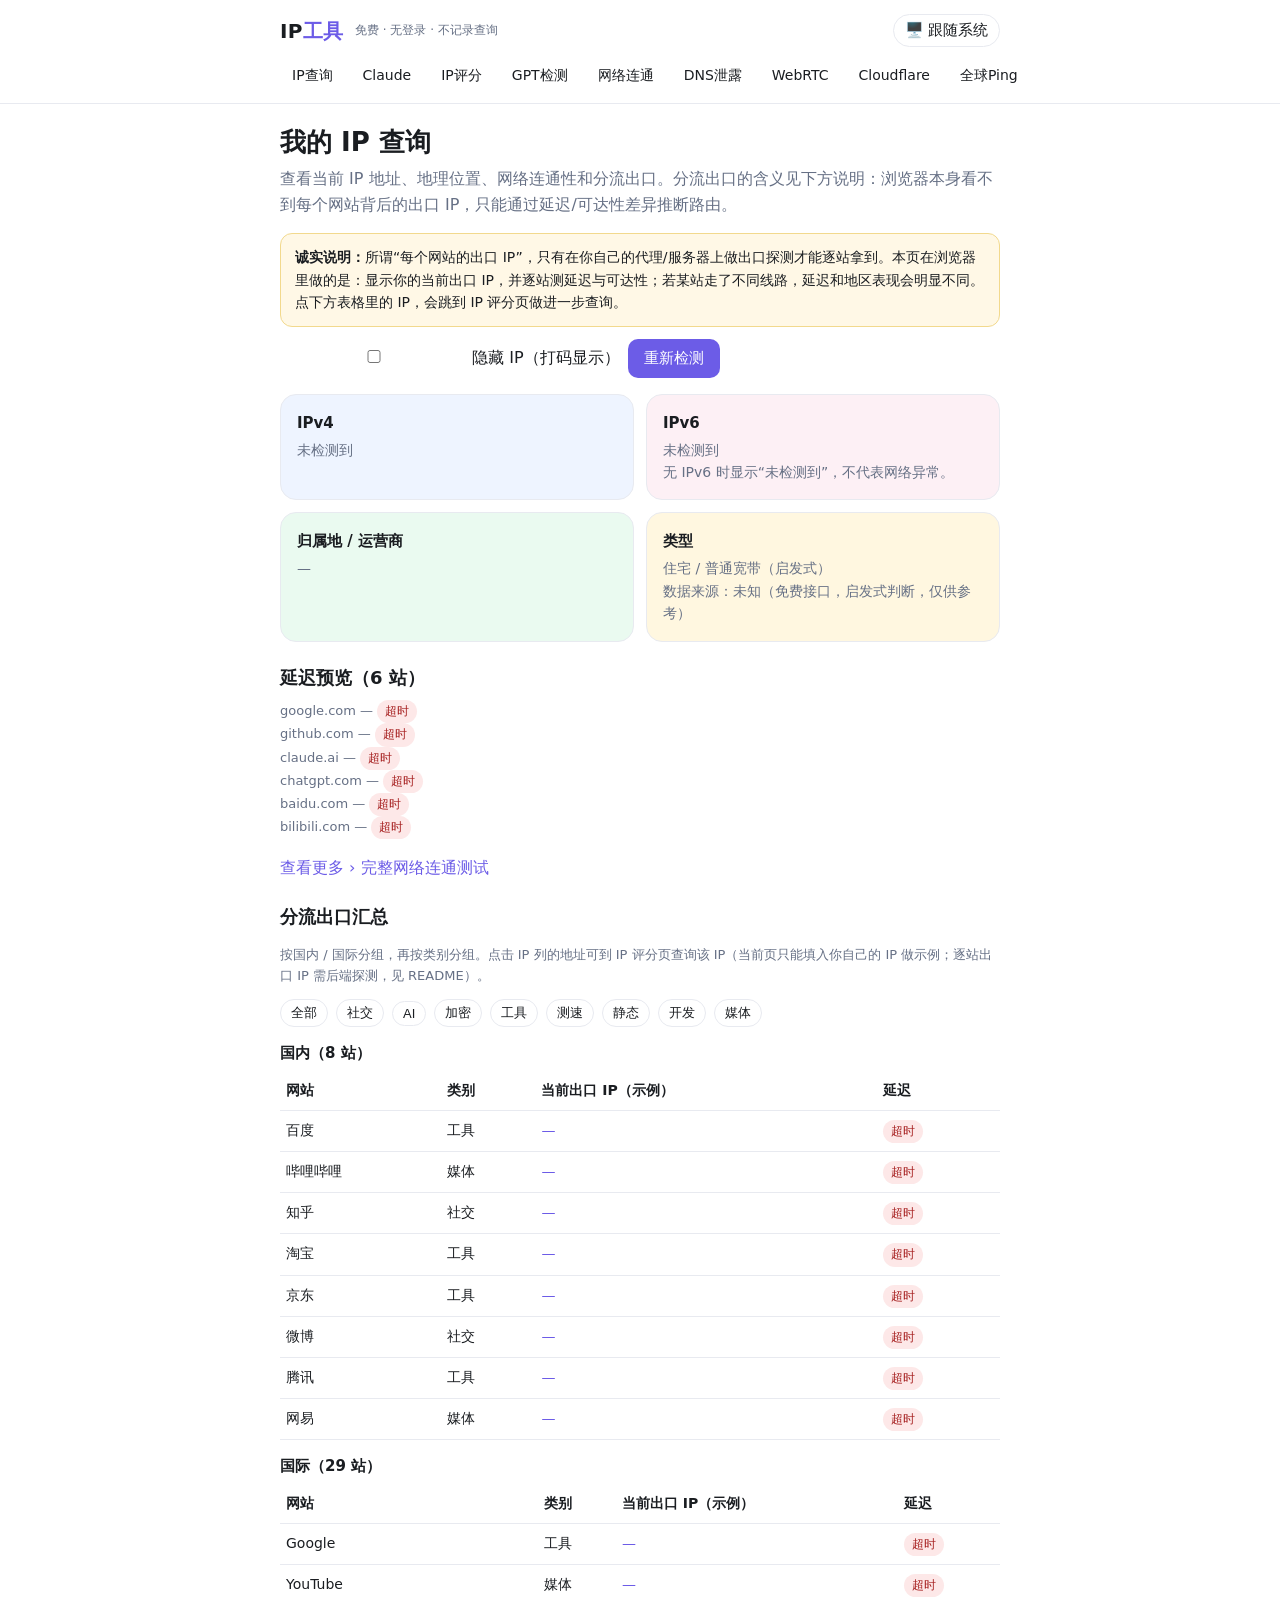
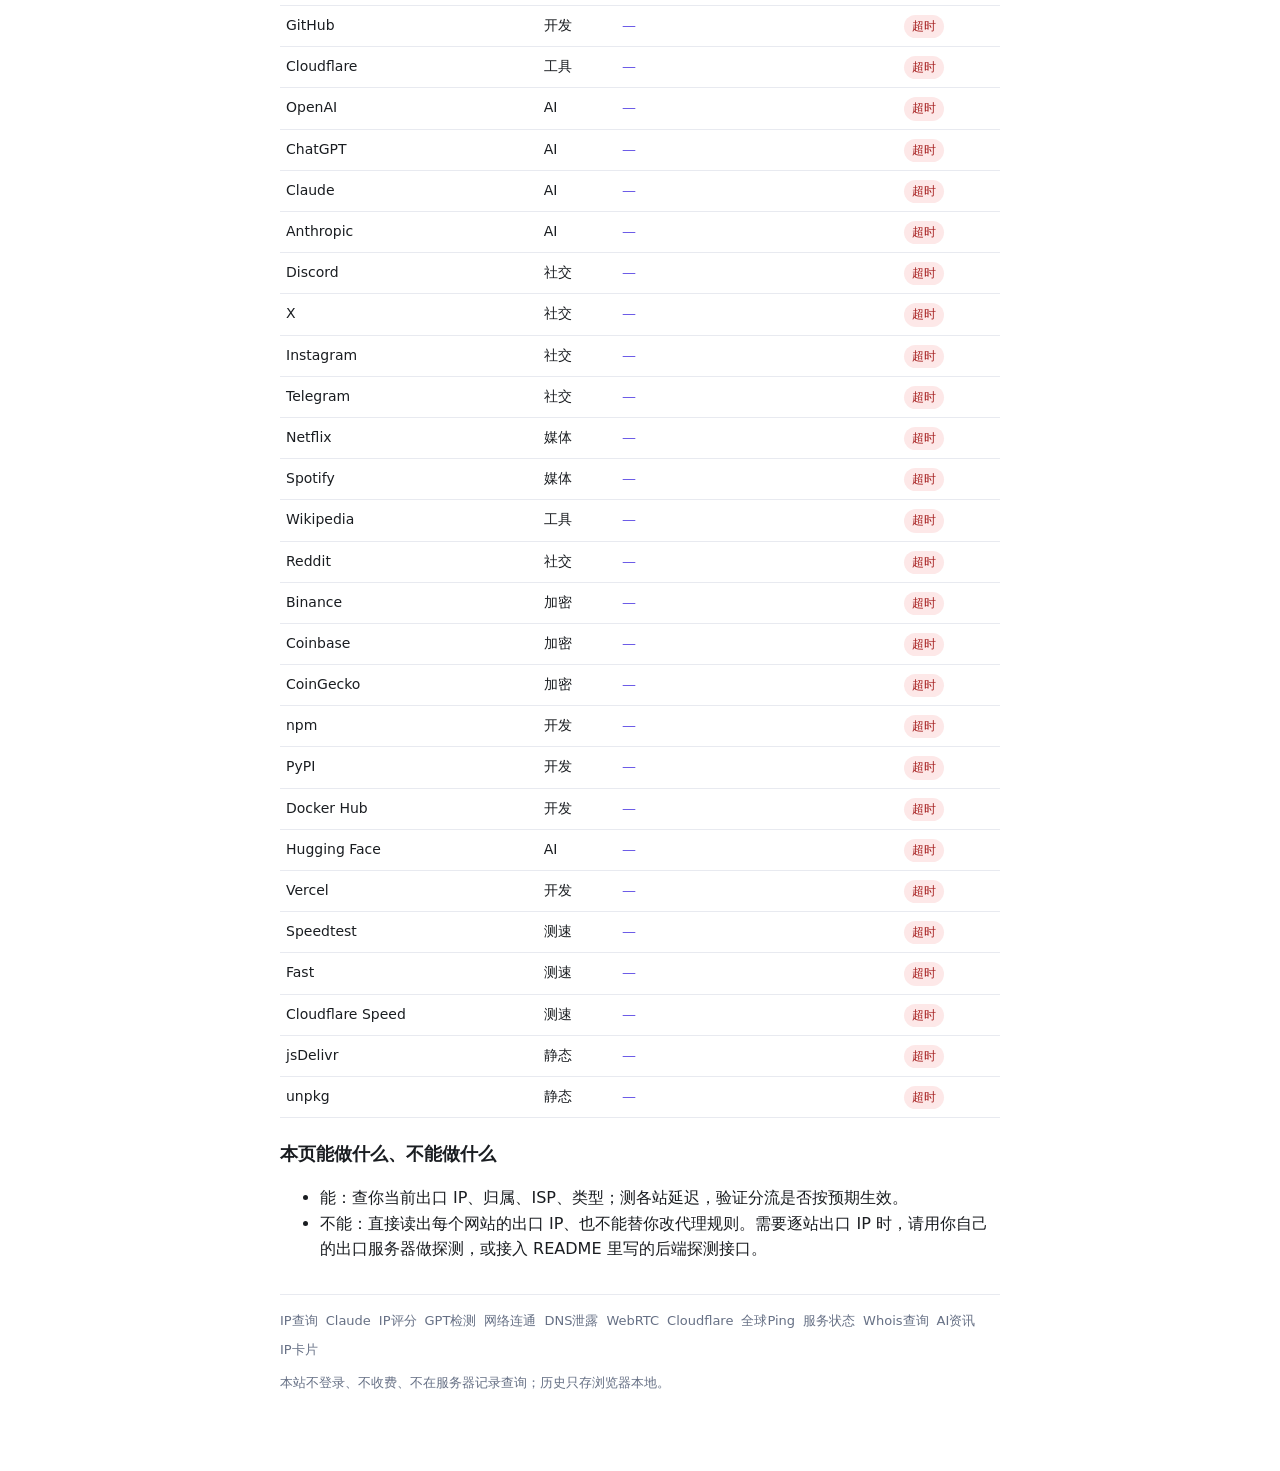
==== index.html @ c377cc5d "自有版 IP 工具站：13 个工具 + Pages/Vercel Functions" ====
<!doctype html><html lang="zh-CN"><head><meta charset="utf-8"><meta name="viewport" content="width=device-width,initial-scale=1">
<title>IP 查询 · 分流出口测试 — IP 工具</title><meta name="description" content="查看当前 IP、归属地、运营商与分流出口，测各站延迟。免费，无登录，不记录查询。">
<link rel="stylesheet" href="assets/style.css"></head><body>
<header class="top"><div class="topin"><div class="logo">IP<span>工具</span></div><div class="tag">免费 · 无登录 · 不记录查询</div><button class="themebtn" id="themeBtn">🖥️ 跟随系统</button></div><div class="navwrap"><nav>
<a href="index.html">IP查询</a><a href="claude.html">Claude</a><a href="ip.html">IP评分</a><a href="gpt.html">GPT检测</a><a href="link.html">网络连通</a><a href="dns.html">DNS泄露</a><a href="webrtc.html">WebRTC</a><a href="cloudflare.html">Cloudflare</a><a href="ping.html">全球Ping</a><a href="status.html">服务状态</a><a href="whois.html">Whois查询</a><a href="news.html">AI资讯</a><a href="card/">IP卡片</a>
</nav></div></header>
<div class="wrap">
<h1>我的 IP 查询</h1>
<p class="lead">查看当前 IP 地址、地理位置、网络连通性和分流出口。分流出口的含义见下方说明：浏览器本身看不到每个网站背后的出口 IP，只能通过延迟/可达性差异推断路由。</p>
<div class="note"><b>诚实说明：</b>所谓“每个网站的出口 IP”，只有在你自己的代理/服务器上做出口探测才能逐站拿到。本页在浏览器里做的是：显示你的当前出口 IP，并逐站测延迟与可达性；若某站走了不同线路，延迟和地区表现会明显不同。点下方表格里的 IP，会跳到 IP 评分页做进一步查询。</div>
<div class="row"><label><input type="checkbox" id="hideIp"> 隐藏 IP（打码显示）</label><button id="refreshBtn">重新检测</button></div>
<div class="grid">
<div class="card p-blue"><h3>IPv4</h3><p id="v4" data-ip>检测中…</p><p class="small" id="v4info"></p></div>
<div class="card p-pink"><h3>IPv6</h3><p id="v6" data-ip>检测中…</p><p class="small">无 IPv6 时显示“未检测到”，不代表网络异常。</p></div>
<div class="card p-green"><h3>归属地 / 运营商</h3><p id="geo">检测中…</p></div>
<div class="card p-yellow"><h3>类型</h3><p id="type">检测中…</p><p class="small" id="src"></p></div>
</div>
<h2>延迟预览（6 站）</h2>
<div id="preview"><p class="small">检测中…</p></div>
<p><a href="link.html">查看更多 › 完整网络连通测试</a></p>
<h2>分流出口汇总</h2>
<p class="small">按国内 / 国际分组，再按类别分组。点击 IP 列的地址可到 IP 评分页查询该 IP（当前页只能填入你自己的 IP 做示例；逐站出口 IP 需后端探测，见 README）。</p>
<div class="row" id="catFilter"></div>
<div id="egress"></div>
<h2>本页能做什么、不能做什么</h2>
<ul><li>能：查你当前出口 IP、归属、ISP、类型；测各站延迟，验证分流是否按预期生效。</li>
<li>不能：直接读出每个网站的出口 IP、也不能替你改代理规则。需要逐站出口 IP 时，请用你自己的出口服务器做探测，或接入 README 里写的后端探测接口。</li></ul>
<footer><div class="footlinks"><a href="index.html">IP查询</a><a href="claude.html">Claude</a><a href="ip.html">IP评分</a><a href="gpt.html">GPT检测</a><a href="link.html">网络连通</a><a href="dns.html">DNS泄露</a><a href="webrtc.html">WebRTC</a><a href="cloudflare.html">Cloudflare</a><a href="ping.html">全球Ping</a><a href="status.html">服务状态</a><a href="whois.html">Whois查询</a><a href="news.html">AI资讯</a><a href="card/">IP卡片</a></div><p>本站不登录、不收费、不在服务器记录查询；历史只存浏览器本地。</p></footer>
</div><script src="assets/app.js"></script>
<script>
const EGRESS=[
 // domestic
 {name:'百度',domain:'baidu.com',group:'国内',cat:'工具'},{name:'哔哩哔哩',domain:'bilibili.com',group:'国内',cat:'媒体'},{name:'知乎',domain:'zhihu.com',group:'国内',cat:'社交'},{name:'淘宝',domain:'taobao.com',group:'国内',cat:'工具'},{name:'京东',domain:'jd.com',group:'国内',cat:'工具'},{name:'微博',domain:'weibo.com',group:'国内',cat:'社交'},{name:'腾讯',domain:'qq.com',group:'国内',cat:'工具'},{name:'网易',domain:'163.com',group:'国内',cat:'媒体'},
 // international
 {name:'Google',domain:'google.com',group:'国际',cat:'工具'},{name:'YouTube',domain:'youtube.com',group:'国际',cat:'媒体'},{name:'GitHub',domain:'github.com',group:'国际',cat:'开发'},{name:'Cloudflare',domain:'cloudflare.com',group:'国际',cat:'工具'},{name:'OpenAI',domain:'openai.com',group:'国际',cat:'AI'},{name:'ChatGPT',domain:'chatgpt.com',group:'国际',cat:'AI'},{name:'Claude',domain:'claude.ai',group:'国际',cat:'AI'},{name:'Anthropic',domain:'anthropic.com',group:'国际',cat:'AI'},{name:'Discord',domain:'discord.com',group:'国际',cat:'社交'},{name:'X',domain:'x.com',group:'国际',cat:'社交'},{name:'Instagram',domain:'instagram.com',group:'国际',cat:'社交'},{name:'Telegram',domain:'telegram.org',group:'国际',cat:'社交'},{name:'Netflix',domain:'netflix.com',group:'国际',cat:'媒体'},{name:'Spotify',domain:'spotify.com',group:'国际',cat:'媒体'},{name:'Wikipedia',domain:'wikipedia.org',group:'国际',cat:'工具'},{name:'Reddit',domain:'reddit.com',group:'国际',cat:'社交'},{name:'Binance',domain:'binance.com',group:'国际',cat:'加密'},{name:'Coinbase',domain:'coinbase.com',group:'国际',cat:'加密'},{name:'CoinGecko',domain:'coingecko.com',group:'国际',cat:'加密'},{name:'npm',domain:'npmjs.com',group:'国际',cat:'开发'},{name:'PyPI',domain:'pypi.org',group:'国际',cat:'开发'},{name:'Docker Hub',domain:'hub.docker.com',group:'国际',cat:'开发'},{name:'Hugging Face',domain:'huggingface.co',group:'国际',cat:'AI'},{name:'Vercel',domain:'vercel.com',group:'国际',cat:'开发'},{name:'Speedtest',domain:'speedtest.net',group:'国际',cat:'测速'},{name:'Fast',domain:'fast.com',group:'国际',cat:'测速'},{name:'Cloudflare Speed',domain:'speed.cloudflare.com',group:'国际',cat:'测速'},{name:'jsDelivr',domain:'cdn.jsdelivr.net',group:'国际',cat:'静态'},{name:'unpkg',domain:'unpkg.com',group:'国际',cat:'静态'},
];
let CUR='';
async function load(){
  const both=await getBothIPs();CUR=both.v4||both.v6||'';
  const set=(id,v)=>{const el=document.getElementById(id);el.textContent=v||'未检测到';el.dataset.raw=v||'';setHide(document.getElementById('hideIp').checked);};
  set('v4',both.v4);set('v6',both.v6);
  try{const info=await getIPInfo(CUR);document.getElementById('geo').textContent=[info.country,info.region,info.city].filter(Boolean).join(' ')||'—';document.getElementById('v4info').textContent=info.isp?('ISP：'+info.isp):'';document.getElementById('type').textContent=info.hosting?'机房 / 托管':info.mobile?'移动网络':info.proxy?'代理特征':'住宅 / 普通宽带（启发式）';document.getElementById('src').textContent='数据来源：'+info.source+'（免费接口，启发式判断，仅供参考）';saveHistory('index',{ip:CUR,label:info.country||''});}catch(e){document.getElementById('geo').textContent='查询失败，请重试';}
  // preview 6
  const prev=['google.com','github.com','claude.ai','chatgpt.com','baidu.com','bilibili.com'];
  const pv=document.getElementById('preview');pv.innerHTML='';
  for(const d of prev){const ms=await timedFetch('https://'+d+'/favicon.ico',5000);const div=document.createElement('div');div.className='small';div.innerHTML=esc(d)+' — '+latencyLabel(ms);pv.appendChild(div);}
  renderEgress('全部');
}
function renderEgress(cat){
  const list=EGRESS.filter(x=>cat==='全部'||x.cat===cat);
  const groups=['国内','国际'];
  let html='';
  for(const g of groups){const rows=list.filter(x=>x.group===g);if(!rows.length)continue;html+=`<h3>${g}（${rows.length} 站）</h3><table><tr><th>网站</th><th>类别</th><th>当前出口 IP（示例）</th><th>延迟</th></tr>`+rows.map(x=>`<tr><td>${esc(x.name)}</td><td>${esc(x.cat)}</td><td><a href="ip.html?ip=${encodeURIComponent(CUR)}">${esc(CUR||'—')}</a></td><td data-site="${esc(x.domain)}">待测…</td></tr>`).join('')+'</table>';}
  document.getElementById('egress').innerHTML=html;
  document.querySelectorAll('[data-site]').forEach(async td=>{const ms=await timedFetch('https://'+td.dataset.site+'/favicon.ico',5000);td.innerHTML=latencyLabel(ms);});
}
document.getElementById('catFilter').innerHTML=['全部','社交','AI','加密','工具','测速','静态','开发','媒体'].map(c=>`<button class="pill" data-c="${c}">${c}</button>`).join('');
document.getElementById('catFilter').addEventListener('click',e=>{if(e.target.dataset.c){document.querySelectorAll('#catFilter .pill').forEach(b=>b.classList.remove('on'));e.target.classList.add('on');renderEgress(e.target.dataset.c);}});
document.getElementById('hideIp').addEventListener('change',e=>setHide(e.target.checked));
document.getElementById('refreshBtn').onclick=load;load();
</script></body></html>
---- assets/style.css ----
:root{--bg:#ffffff;--fg:#1a1d21;--muted:#667085;--line:#e8eaf0;--card:#f7f8fa;--accent:#6c5ce7;--accent2:#00a8a8}
[data-theme="dark"]{--bg:#121417;--fg:#eef0f3;--muted:#9aa3ad;--line:#262a30;--card:#1b1e23;--accent:#a99bff;--accent2:#4dd0d0}
*{box-sizing:border-box}body{margin:0;background:var(--bg);color:var(--fg);font-family:-apple-system,BlinkMacSystemFont,"PingFang SC","Microsoft YaHei",system-ui,sans-serif;line-height:1.6}
a{color:var(--accent);text-decoration:none}.wrap{max-width:760px;margin:0 auto;padding:0 20px 48px}
header.top{border-bottom:1px solid var(--line);position:sticky;top:0;background:var(--bg);z-index:10}
.topin{max-width:760px;margin:0 auto;padding:14px 20px 10px;display:flex;align-items:center;gap:12px;flex-wrap:wrap}
.logo{font-weight:800;font-size:20px;letter-spacing:.2px}.logo span{color:var(--accent)}
.tag{font-size:12px;color:var(--muted)}
nav{display:flex;gap:6px;overflow-x:auto;padding:0 20px 10px;max-width:760px;margin:0 auto;scrollbar-width:none}
nav a{white-space:nowrap;padding:6px 11px;border-radius:999px;color:var(--fg);font-size:14px;border:1px solid transparent}
nav a.active,nav a:hover{background:#eef0ff;color:#4b3fd4;border-color:#ddd6ff}
[data-theme="dark"] nav a.active,[data-theme="dark"] nav a:hover{background:#26224a;color:#cfc6ff}
.themebtn{margin-left:auto;border:1px solid var(--line);background:transparent;color:var(--fg);border-radius:999px;padding:6px 11px;cursor:pointer}
h1{font-size:26px;line-height:1.3;margin:22px 0 6px}h2{font-size:18px;margin:22px 0 8px}h3{font-size:15px;margin:14px 0 6px}
.lead{color:var(--muted);margin:0 0 16px}.small{font-size:13px;color:var(--muted)}.note{background:#fff8e6;border:1px solid #f2d98d;border-radius:12px;padding:12px 14px;font-size:14px}
[data-theme="dark"] .note{background:#2a2412;border-color:#4a3f1a}
.grid{display:grid;grid-template-columns:repeat(2,1fr);gap:12px;margin:16px 0}
@media(max-width:560px){.grid{grid-template-columns:1fr}}
.card{background:var(--card);border:1px solid var(--line);border-radius:16px;padding:16px}
.p-blue{background:#eef4ff}.p-pink{background:#fdf0f5}.p-green{background:#eafaf0}.p-yellow{background:#fff7e0}.p-purple{background:#f3efff}.p-cyan{background:#e6fafa}.p-orange{background:#fff0e6}
[data-theme="dark"] .p-blue,[data-theme="dark"] .p-pink,[data-theme="dark"] .p-green,[data-theme="dark"] .p-yellow,[data-theme="dark"] .p-purple,[data-theme="dark"] .p-cyan,[data-theme="dark"] .p-orange{background:var(--card)}
.card h3{margin:0 0 4px}.card p{margin:0;color:var(--muted);font-size:14px}
.row{display:flex;gap:8px;flex-wrap:wrap;align-items:center;margin:12px 0}
input,select{flex:1;min-width:180px;padding:10px 12px;border:1px solid var(--line);border-radius:10px;background:var(--bg);color:var(--fg);font-size:15px}
button{padding:10px 16px;border:0;border-radius:10px;background:var(--accent);color:#fff;cursor:pointer;font-size:15px}
button.secondary{background:transparent;color:var(--fg);border:1px solid var(--line)}
button:disabled{opacity:.55}
table{width:100%;border-collapse:collapse;font-size:14px}th,td{text-align:left;padding:8px 6px;border-bottom:1px solid var(--line);vertical-align:top}
.badge{display:inline-block;padding:2px 8px;border-radius:999px;font-size:12px;background:#eef0ff;color:#4b3fd4}
.badge.ok{background:#e6f7ec;color:#137333}.badge.warn{background:#fff3cd;color:#7a5b00}.badge.bad{background:#fde8e8;color:#a51d1d}.badge.grey{background:#eef0f2;color:#555}
.gauge{height:14px;background:#e9ebef;border-radius:999px;overflow:hidden}.gauge i{display:block;height:100%;background:linear-gradient(90deg,#e74c3c,#f39c12,#27ae60)}
.kv{display:grid;grid-template-columns:120px 1fr;gap:6px 12px;font-size:14px}.kv b{color:var(--muted);font-weight:500}
footer{border-top:1px solid var(--line);margin-top:32px;padding:16px 0;color:var(--muted);font-size:13px}
progress{width:100%}.pill{border:1px solid var(--line);border-radius:999px;padding:4px 10px;font-size:13px;background:transparent;color:var(--fg);cursor:pointer}
.pill.on{background:var(--accent);color:#fff;border-color:var(--accent)}
.navwrap{max-width:760px;margin:0 auto}
.footlinks{display:flex;flex-wrap:wrap;gap:8px}
.footlinks a{font-size:13px;color:var(--muted)}
.statgrid{display:grid;grid-template-columns:repeat(2,1fr);gap:12px}
@media(max-width:560px){.statgrid{grid-template-columns:1fr}}
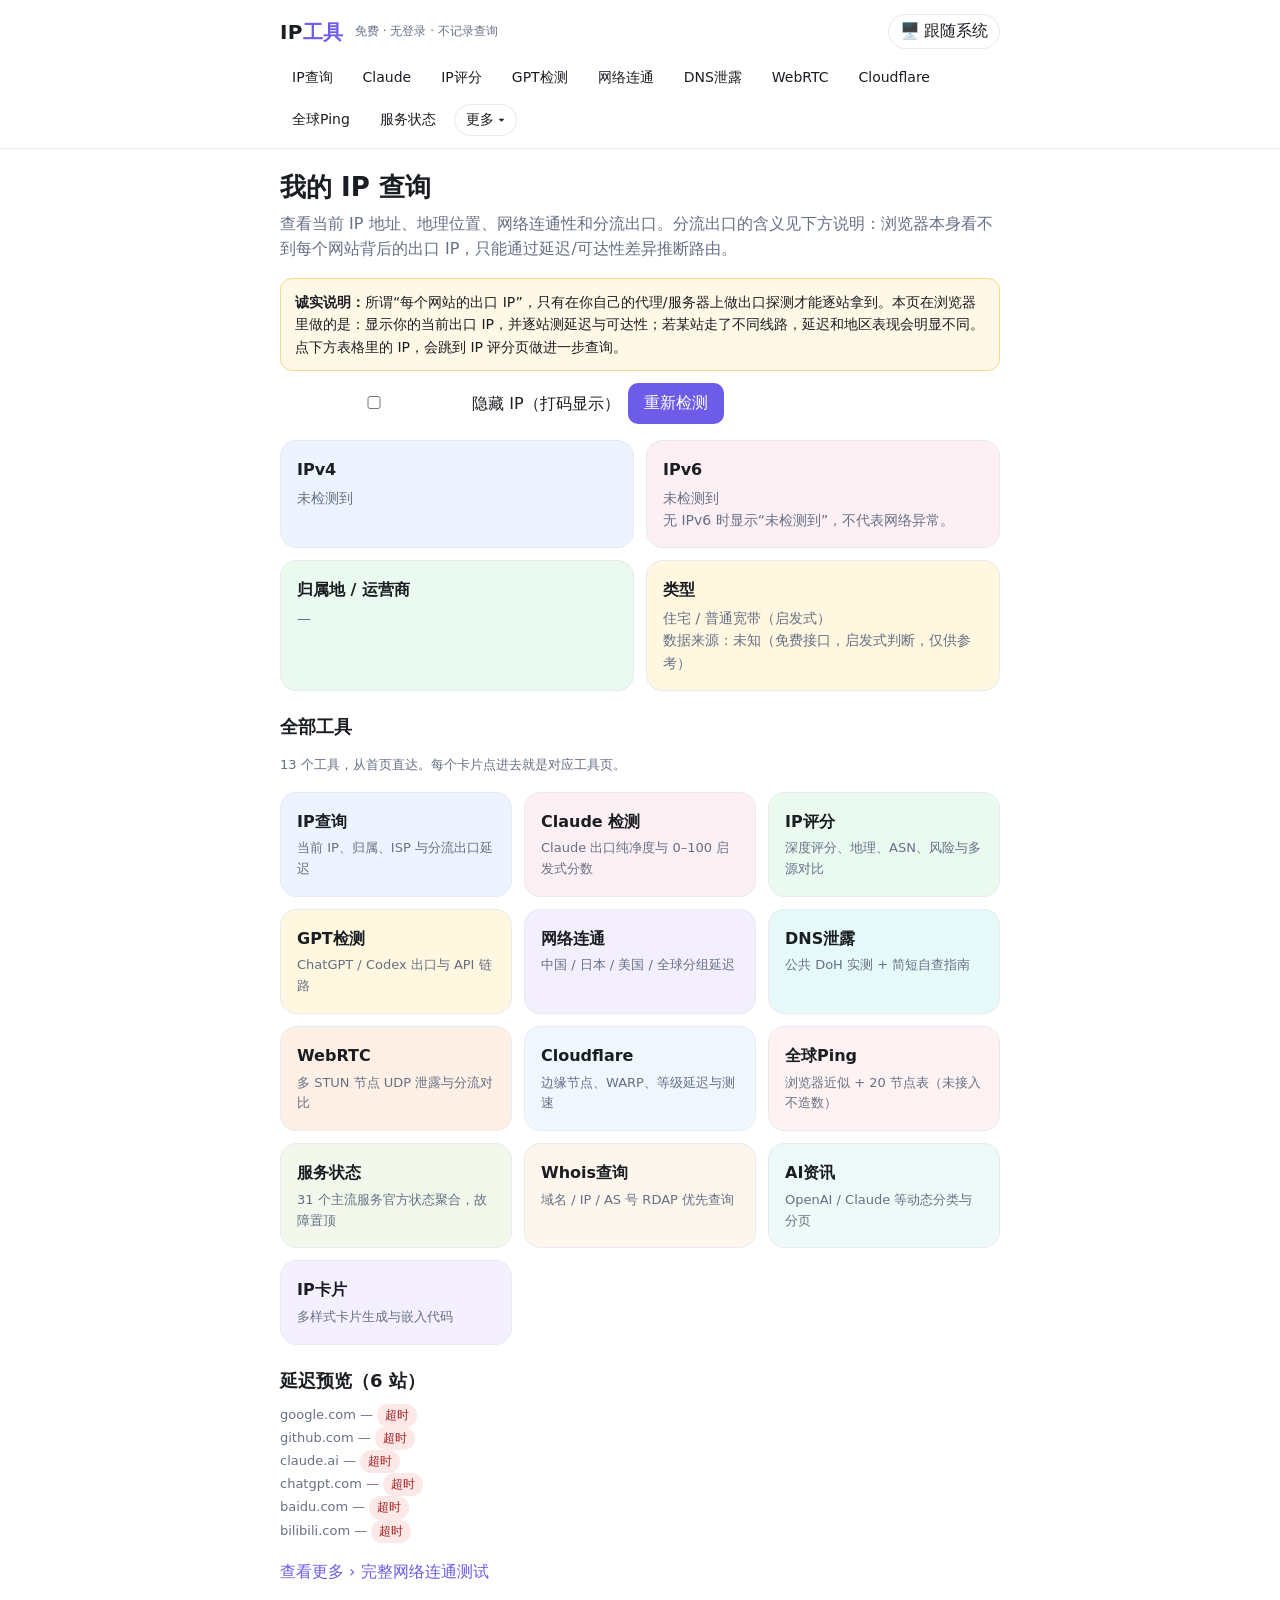
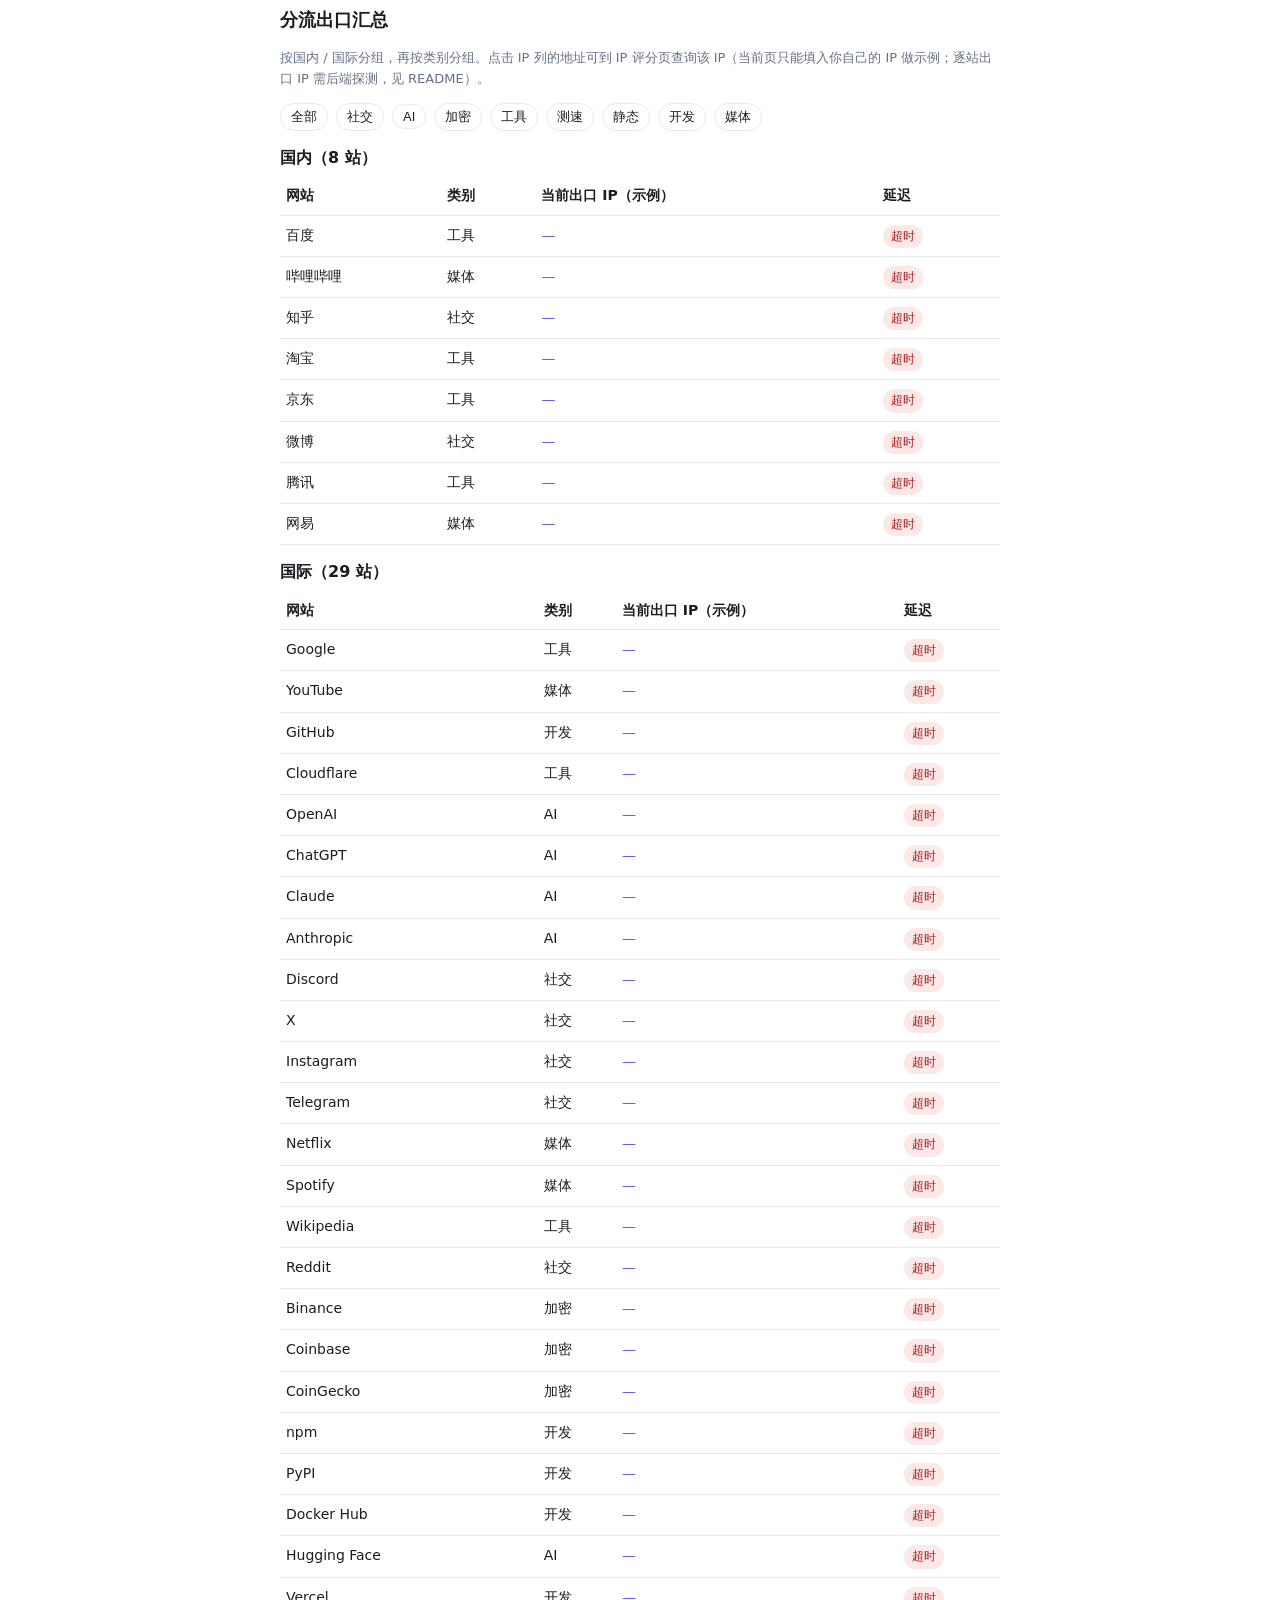
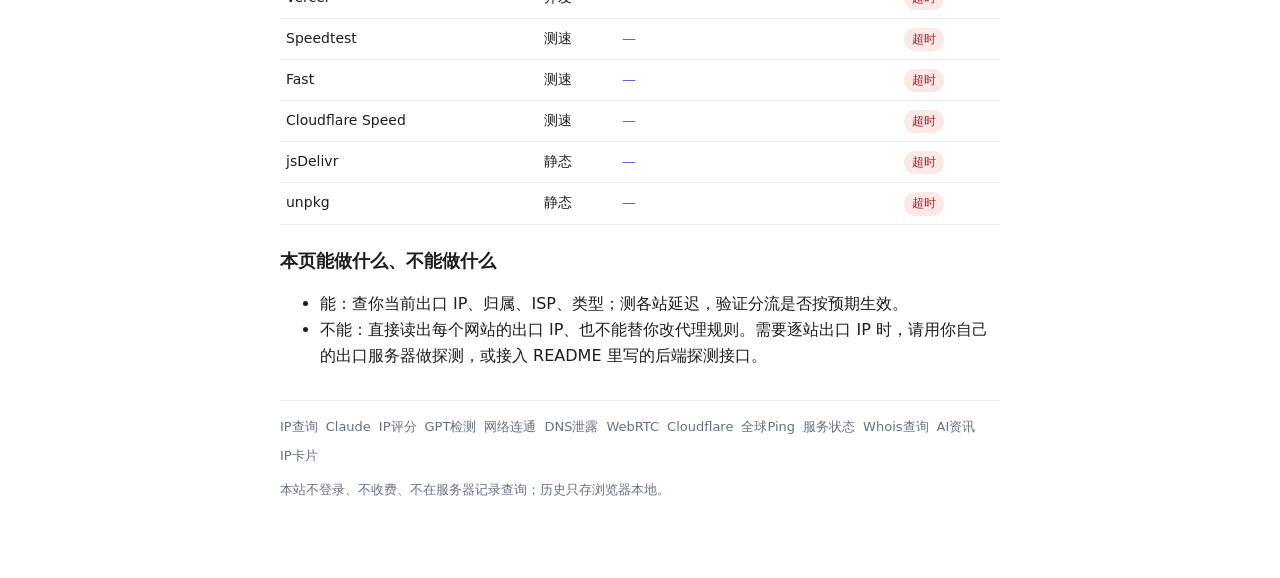
==== commit cb571720: "外观+功能更像 v2：工具卡片墙、更多下拉、多源地理/BGP、指纹、Cloudflare等级实测、DNS/WebRTC深度、IP卡片16套" ====
--- a/index.html
+++ b/index.html
@@ -2,7 +2,7 @@
 <title>IP 查询 · 分流出口测试 — IP 工具</title><meta name="description" content="查看当前 IP、归属地、运营商与分流出口，测各站延迟。免费，无登录，不记录查询。">
 <link rel="stylesheet" href="assets/style.css"></head><body>
 <header class="top"><div class="topin"><div class="logo">IP<span>工具</span></div><div class="tag">免费 · 无登录 · 不记录查询</div><button class="themebtn" id="themeBtn">🖥️ 跟随系统</button></div><div class="navwrap"><nav>
-<a href="index.html">IP查询</a><a href="claude.html">Claude</a><a href="ip.html">IP评分</a><a href="gpt.html">GPT检测</a><a href="link.html">网络连通</a><a href="dns.html">DNS泄露</a><a href="webrtc.html">WebRTC</a><a href="cloudflare.html">Cloudflare</a><a href="ping.html">全球Ping</a><a href="status.html">服务状态</a><a href="whois.html">Whois查询</a><a href="news.html">AI资讯</a><a href="card/">IP卡片</a>
+<a href="index.html">IP查询</a><a href="claude.html">Claude</a><a href="ip.html">IP评分</a><a href="gpt.html">GPT检测</a><a href="link.html">网络连通</a><a href="dns.html">DNS泄露</a><a href="webrtc.html">WebRTC</a><a href="cloudflare.html">Cloudflare</a><a href="ping.html">全球Ping</a><a href="status.html">服务状态</a><span class="dropdown"><button class="dropbtn" type="button">更多 ▾</button><span class="dropmenu"><a href="whois.html">Whois查询</a><a href="news.html">AI资讯</a><a href="card/">IP卡片</a></span></span>
 </nav></div></header>
 <div class="wrap">
 <h1>我的 IP 查询</h1>
@@ -14,6 +14,24 @@
 <div class="card p-pink"><h3>IPv6</h3><p id="v6" data-ip>检测中…</p><p class="small">无 IPv6 时显示“未检测到”，不代表网络异常。</p></div>
 <div class="card p-green"><h3>归属地 / 运营商</h3><p id="geo">检测中…</p></div>
 <div class="card p-yellow"><h3>类型</h3><p id="type">检测中…</p><p class="small" id="src"></p></div>
+</div>
+
+<h2>全部工具</h2>
+<p class="small">13 个工具，从首页直达。每个卡片点进去就是对应工具页。</p>
+<div class="toolwall">
+<a class="toolcard tc1" href="index.html"><h3>IP查询</h3><p>当前 IP、归属、ISP 与分流出口延迟</p></a>
+<a class="toolcard tc2" href="claude.html"><h3>Claude 检测</h3><p>Claude 出口纯净度与 0–100 启发式分数</p></a>
+<a class="toolcard tc3" href="ip.html"><h3>IP评分</h3><p>深度评分、地理、ASN、风险与多源对比</p></a>
+<a class="toolcard tc4" href="gpt.html"><h3>GPT检测</h3><p>ChatGPT / Codex 出口与 API 链路</p></a>
+<a class="toolcard tc5" href="link.html"><h3>网络连通</h3><p>中国 / 日本 / 美国 / 全球分组延迟</p></a>
+<a class="toolcard tc6" href="dns.html"><h3>DNS泄露</h3><p>公共 DoH 实测 + 简短自查指南</p></a>
+<a class="toolcard tc7" href="webrtc.html"><h3>WebRTC</h3><p>多 STUN 节点 UDP 泄露与分流对比</p></a>
+<a class="toolcard tc8" href="cloudflare.html"><h3>Cloudflare</h3><p>边缘节点、WARP、等级延迟与测速</p></a>
+<a class="toolcard tc9" href="ping.html"><h3>全球Ping</h3><p>浏览器近似 + 20 节点表（未接入不造数）</p></a>
+<a class="toolcard tc10" href="status.html"><h3>服务状态</h3><p>31 个主流服务官方状态聚合，故障置顶</p></a>
+<a class="toolcard tc11" href="whois.html"><h3>Whois查询</h3><p>域名 / IP / AS 号 RDAP 优先查询</p></a>
+<a class="toolcard tc12" href="news.html"><h3>AI资讯</h3><p>OpenAI / Claude 等动态分类与分页</p></a>
+<a class="toolcard tc13" href="card/"><h3>IP卡片</h3><p>多样式卡片生成与嵌入代码</p></a>
 </div>
 <h2>延迟预览（6 站）</h2>
 <div id="preview"><p class="small">检测中…</p></div>
--- a/assets/style.css
+++ b/assets/style.css
@@ -6,12 +6,12 @@
 .topin{max-width:760px;margin:0 auto;padding:14px 20px 10px;display:flex;align-items:center;gap:12px;flex-wrap:wrap}
 .logo{font-weight:800;font-size:20px;letter-spacing:.2px}.logo span{color:var(--accent)}
 .tag{font-size:12px;color:var(--muted)}
-nav{display:flex;gap:6px;overflow-x:auto;padding:0 20px 10px;max-width:760px;margin:0 auto;scrollbar-width:none}
+nav{display:flex;gap:6px;flex-wrap:wrap;overflow:visible;padding:0 20px 10px;max-width:760px;margin:0 auto;align-items:center}
 nav a{white-space:nowrap;padding:6px 11px;border-radius:999px;color:var(--fg);font-size:14px;border:1px solid transparent}
 nav a.active,nav a:hover{background:#eef0ff;color:#4b3fd4;border-color:#ddd6ff}
 [data-theme="dark"] nav a.active,[data-theme="dark"] nav a:hover{background:#26224a;color:#cfc6ff}
 .themebtn{margin-left:auto;border:1px solid var(--line);background:transparent;color:var(--fg);border-radius:999px;padding:6px 11px;cursor:pointer}
-h1{font-size:26px;line-height:1.3;margin:22px 0 6px}h2{font-size:18px;margin:22px 0 8px}h3{font-size:15px;margin:14px 0 6px}
+h1{font-size:26px;line-height:1.3;margin:22px 0 6px}h2{font-size:18px;margin:22px 0 8px}h3{font-size:16px;margin:14px 0 6px}
 .lead{color:var(--muted);margin:0 0 16px}.small{font-size:13px;color:var(--muted)}.note{background:#fff8e6;border:1px solid #f2d98d;border-radius:12px;padding:12px 14px;font-size:14px}
 [data-theme="dark"] .note{background:#2a2412;border-color:#4a3f1a}
 .grid{display:grid;grid-template-columns:repeat(2,1fr);gap:12px;margin:16px 0}
@@ -21,8 +21,8 @@
 [data-theme="dark"] .p-blue,[data-theme="dark"] .p-pink,[data-theme="dark"] .p-green,[data-theme="dark"] .p-yellow,[data-theme="dark"] .p-purple,[data-theme="dark"] .p-cyan,[data-theme="dark"] .p-orange{background:var(--card)}
 .card h3{margin:0 0 4px}.card p{margin:0;color:var(--muted);font-size:14px}
 .row{display:flex;gap:8px;flex-wrap:wrap;align-items:center;margin:12px 0}
-input,select{flex:1;min-width:180px;padding:10px 12px;border:1px solid var(--line);border-radius:10px;background:var(--bg);color:var(--fg);font-size:15px}
-button{padding:10px 16px;border:0;border-radius:10px;background:var(--accent);color:#fff;cursor:pointer;font-size:15px}
+input,select{flex:1;min-width:180px;padding:10px 12px;border:1px solid var(--line);border-radius:10px;background:var(--bg);color:var(--fg);font-size:16px}
+button{padding:10px 16px;border:0;border-radius:10px;background:var(--accent);color:#fff;cursor:pointer;font-size:16px}
 button.secondary{background:transparent;color:var(--fg);border:1px solid var(--line)}
 button:disabled{opacity:.55}
 table{width:100%;border-collapse:collapse;font-size:14px}th,td{text-align:left;padding:8px 6px;border-bottom:1px solid var(--line);vertical-align:top}
@@ -38,3 +38,25 @@
 .footlinks a{font-size:13px;color:var(--muted)}
 .statgrid{display:grid;grid-template-columns:repeat(2,1fr);gap:12px}
 @media(max-width:560px){.statgrid{grid-template-columns:1fr}}
+
+/* v2: dropdown, tool wall, tables, iOS safety */
+.dropdown{position:relative;display:inline-flex}
+.dropbtn{border:1px solid var(--line);background:transparent;color:var(--fg);border-radius:999px;padding:6px 11px;cursor:pointer;font-size:14px;white-space:nowrap}
+.dropmenu{display:none;position:absolute;top:calc(100% + 6px);left:0;min-width:140px;background:var(--bg);border:1px solid var(--line);border-radius:12px;box-shadow:0 8px 24px rgba(0,0,0,.12);padding:6px;z-index:50}
+.dropdown.open .dropmenu{display:block}
+.dropmenu a{display:block;white-space:nowrap;padding:8px 10px;border-radius:8px;color:var(--fg);font-size:14px}
+.dropmenu a:hover{background:#eef0ff;color:#4b3fd4}
+.toolwall{display:grid;grid-template-columns:repeat(3,1fr);gap:12px;margin:16px 0}
+@media(max-width:700px){.toolwall{grid-template-columns:repeat(2,1fr)}}
+@media(max-width:420px){.toolwall{grid-template-columns:1fr}}
+.toolcard{border-radius:16px;padding:16px;border:1px solid var(--line);color:var(--fg)}
+.toolcard h3{margin:0 0 4px;font-size:16px}
+.toolcard p{margin:0;font-size:13px;color:var(--muted)}
+.tc1{background:#eef4ff}.tc2{background:#fdf0f5}.tc3{background:#eafaf0}.tc4{background:#fff7e0}.tc5{background:#f3efff}.tc6{background:#e6fafa}.tc7{background:#fff0e6}.tc8{background:#f0f7ff}.tc9{background:#fef3f2}.tc10{background:#f2f9ec}.tc11{background:#fdf6ec}.tc12{background:#eefaf7}.tc13{background:#f5f0ff}
+[data-theme="dark"] .tc1,[data-theme="dark"] .tc2,[data-theme="dark"] .tc3,[data-theme="dark"] .tc4,[data-theme="dark"] .tc5,[data-theme="dark"] .tc6,[data-theme="dark"] .tc7,[data-theme="dark"] .tc8,[data-theme="dark"] .tc9,[data-theme="dark"] .tc10,[data-theme="dark"] .tc11,[data-theme="dark"] .tc12,[data-theme="dark"] .tc13{background:var(--card)}
+.tablewrap{overflow-x:auto}
+.tablewrap table{min-width:480px}
+@media(max-width:560px){table{font-size:13px}th,td{padding:7px 5px}}
+textarea{font-size:16px}
+.steps{font-size:13px;color:var(--muted)}
+body{overflow-x:hidden}
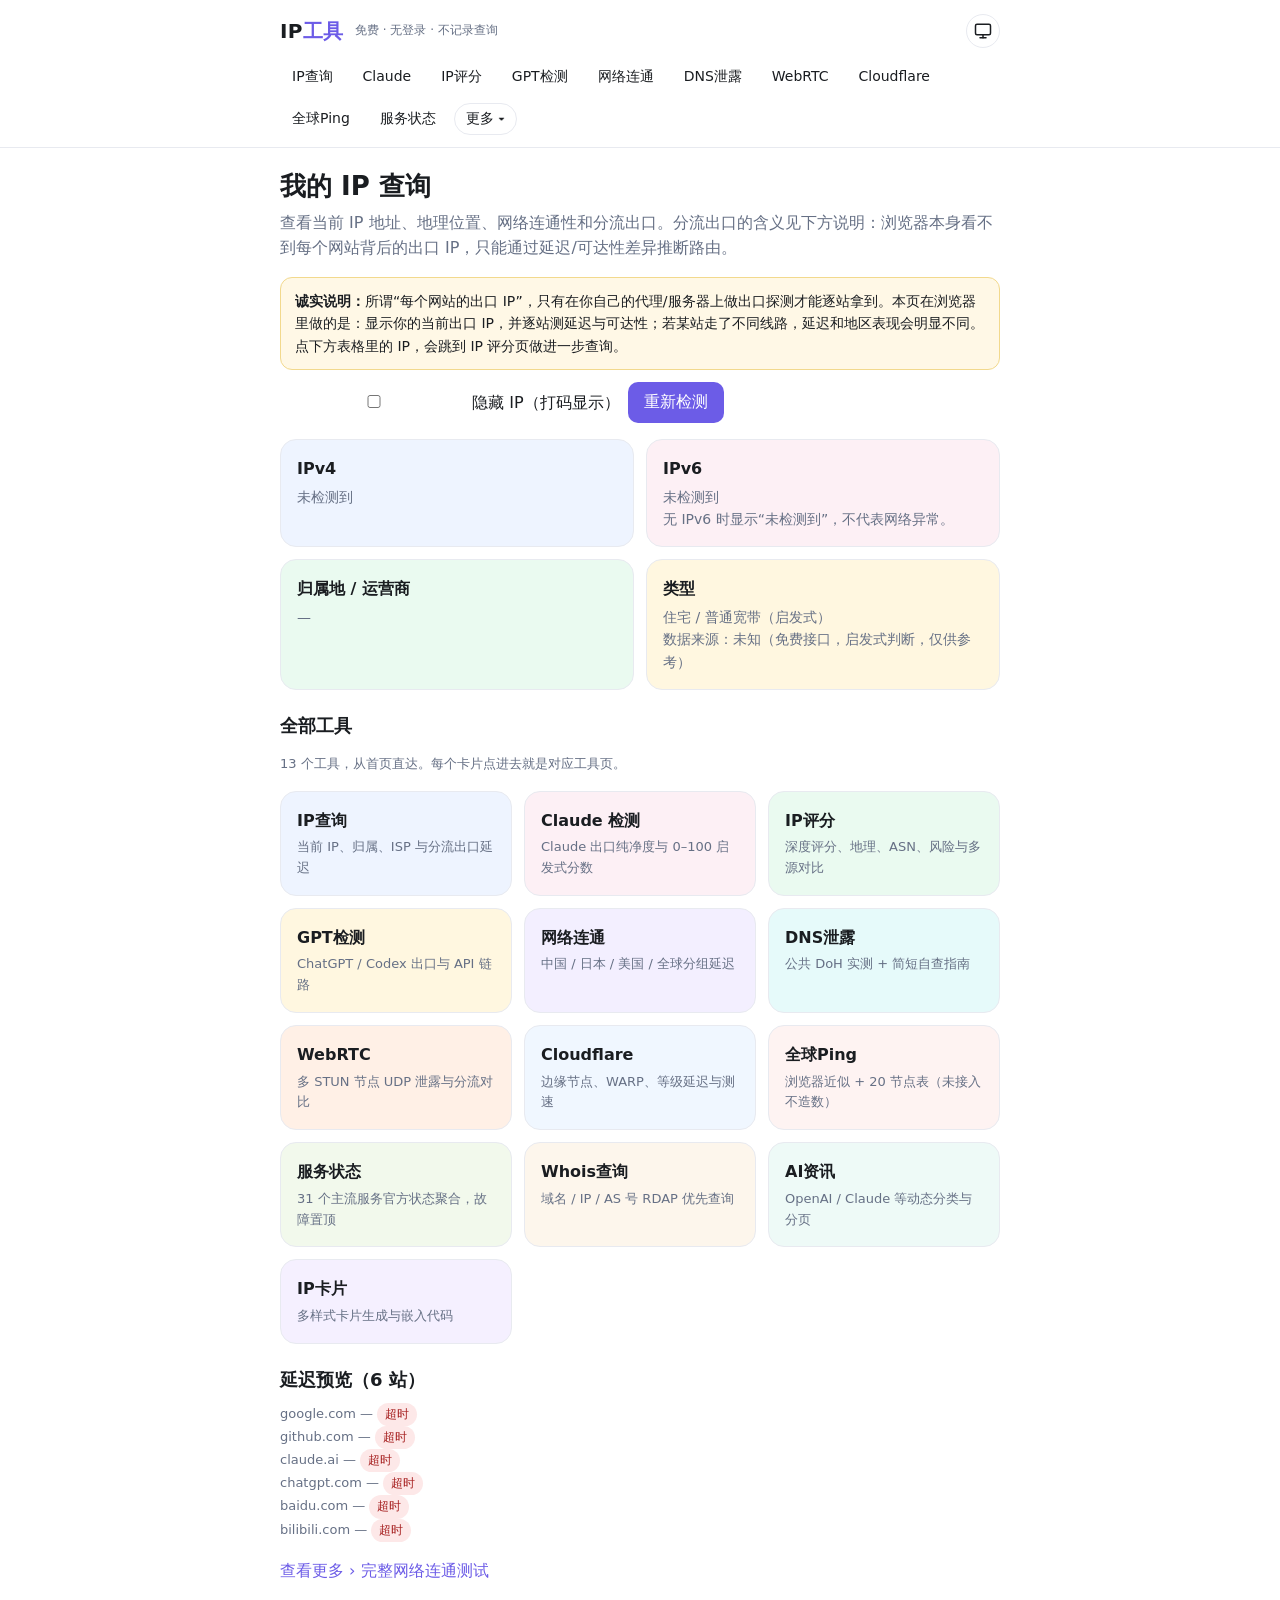
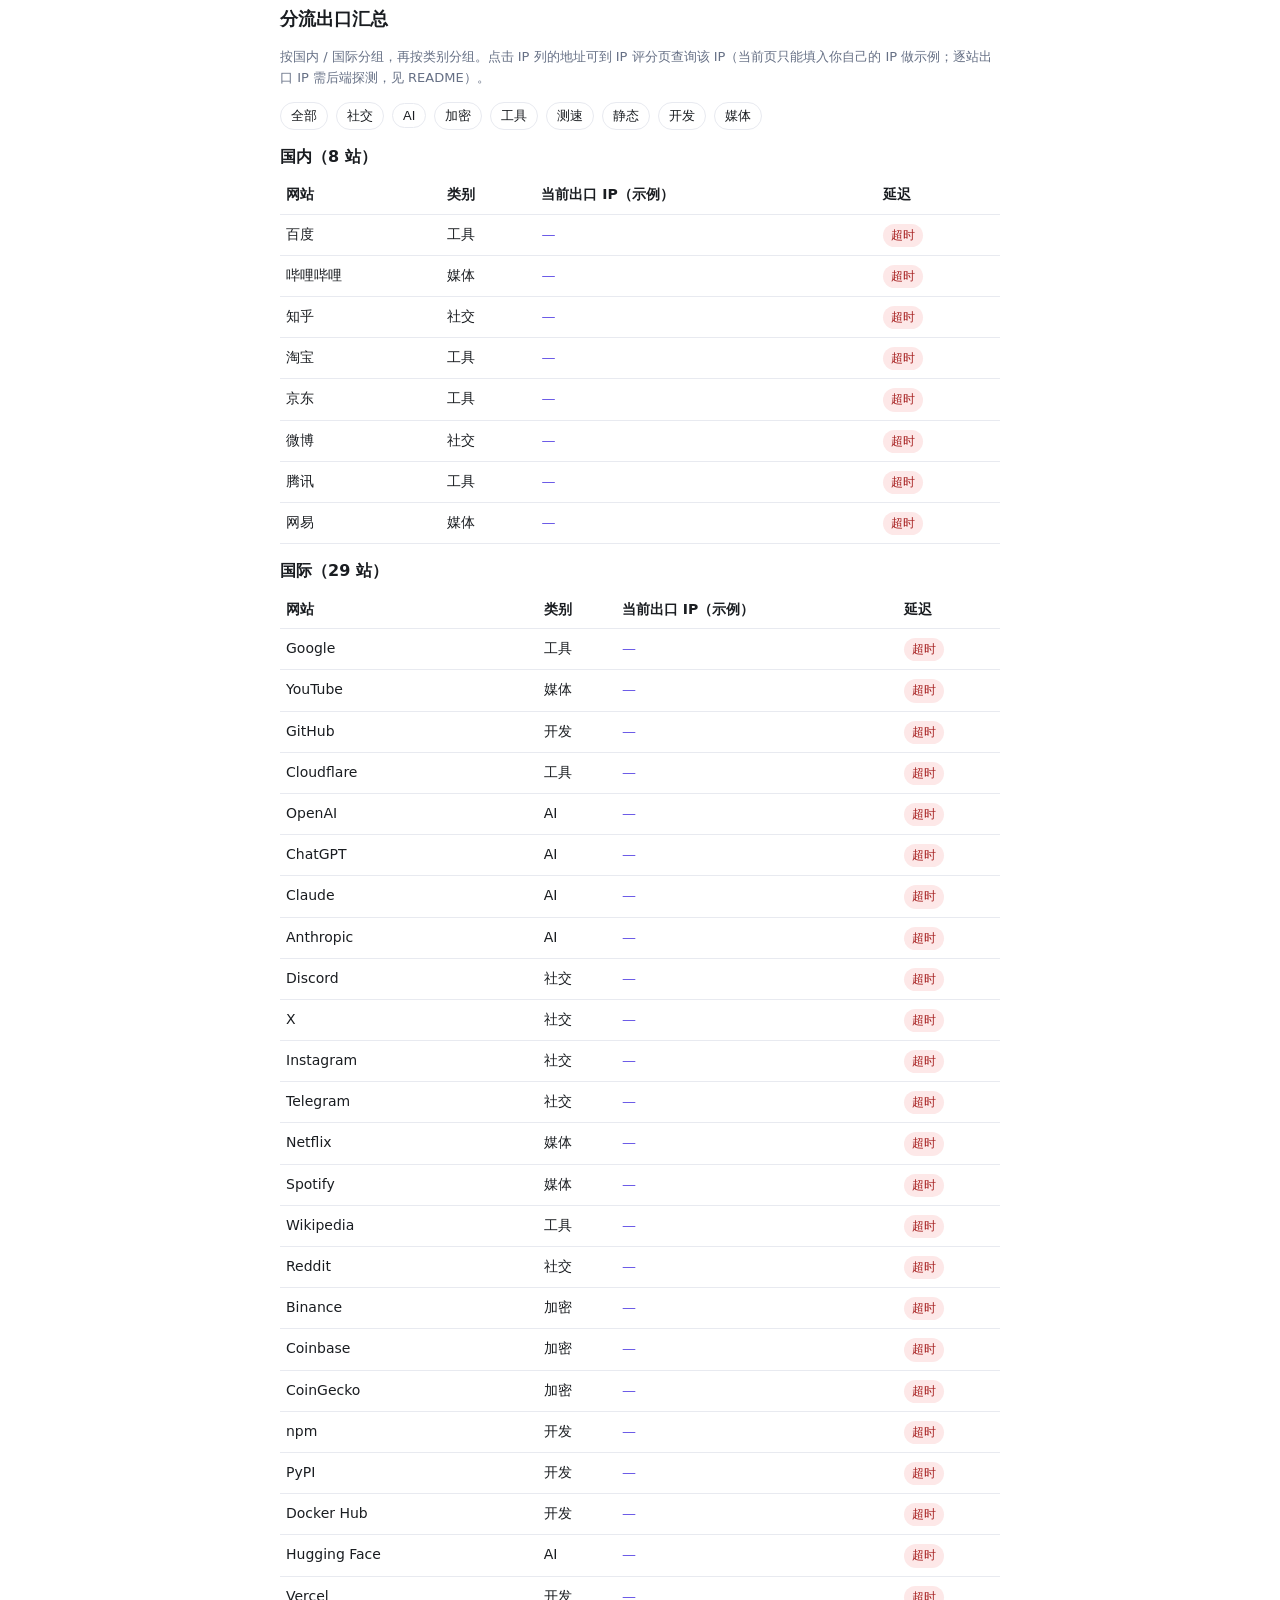
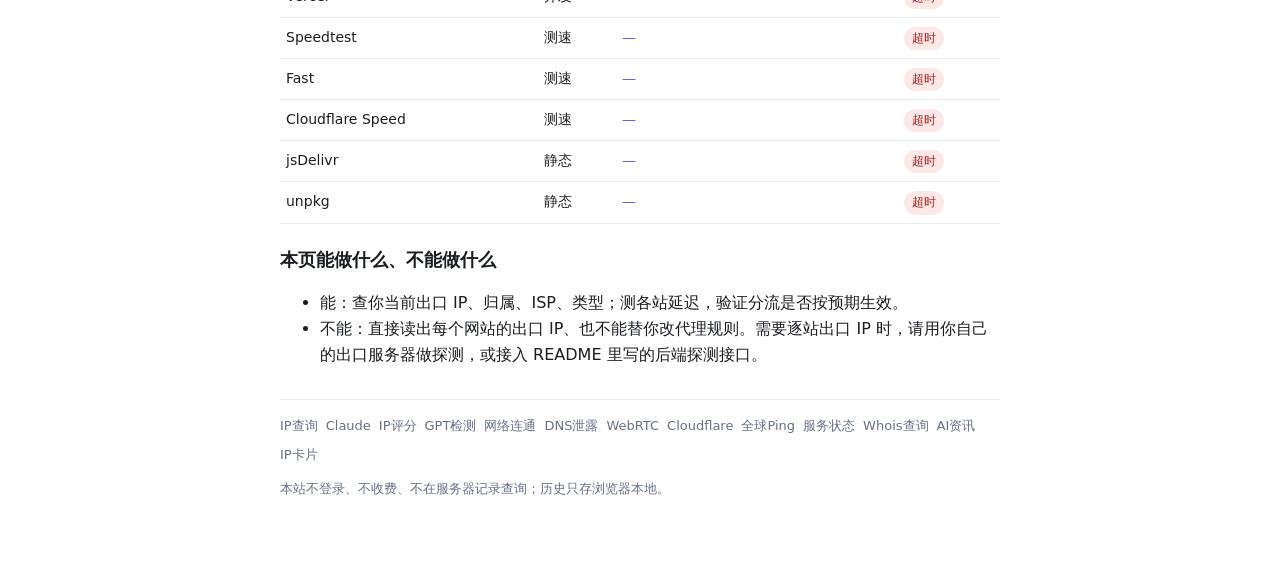
==== commit 7ca28678: "右上角主题按钮改纯图标：浅色太阳/深色月亮/跟随系统显示器，不再显示文字" ====
--- a/index.html
+++ b/index.html
@@ -1,7 +1,7 @@
 <!doctype html><html lang="zh-CN"><head><meta charset="utf-8"><meta name="viewport" content="width=device-width,initial-scale=1">
 <title>IP 查询 · 分流出口测试 — IP 工具</title><meta name="description" content="查看当前 IP、归属地、运营商与分流出口，测各站延迟。免费，无登录，不记录查询。">
 <link rel="stylesheet" href="assets/style.css"></head><body>
-<header class="top"><div class="topin"><div class="logo">IP<span>工具</span></div><div class="tag">免费 · 无登录 · 不记录查询</div><button class="themebtn" id="themeBtn">🖥️ 跟随系统</button></div><div class="navwrap"><nav>
+<header class="top"><div class="topin"><div class="logo">IP<span>工具</span></div><div class="tag">免费 · 无登录 · 不记录查询</div><button class="themebtn" id="themeBtn" title="跟随系统" aria-label="切换主题：跟随系统"><svg width="18" height="18" viewBox="0 0 24 24" fill="none" stroke="currentColor" stroke-width="2" stroke-linecap="round" stroke-linejoin="round" aria-hidden="true"><rect x="2" y="3" width="20" height="14" rx="2"/><line x1="8" y1="21" x2="16" y2="21"/><line x1="12" y1="17" x2="12" y2="21"/></svg></button></div><div class="navwrap"><nav>
 <a href="index.html">IP查询</a><a href="claude.html">Claude</a><a href="ip.html">IP评分</a><a href="gpt.html">GPT检测</a><a href="link.html">网络连通</a><a href="dns.html">DNS泄露</a><a href="webrtc.html">WebRTC</a><a href="cloudflare.html">Cloudflare</a><a href="ping.html">全球Ping</a><a href="status.html">服务状态</a><span class="dropdown"><button class="dropbtn" type="button">更多 ▾</button><span class="dropmenu"><a href="whois.html">Whois查询</a><a href="news.html">AI资讯</a><a href="card/">IP卡片</a></span></span>
 </nav></div></header>
 <div class="wrap">
--- a/assets/style.css
+++ b/assets/style.css
@@ -10,7 +10,8 @@
 nav a{white-space:nowrap;padding:6px 11px;border-radius:999px;color:var(--fg);font-size:14px;border:1px solid transparent}
 nav a.active,nav a:hover{background:#eef0ff;color:#4b3fd4;border-color:#ddd6ff}
 [data-theme="dark"] nav a.active,[data-theme="dark"] nav a:hover{background:#26224a;color:#cfc6ff}
-.themebtn{margin-left:auto;border:1px solid var(--line);background:transparent;color:var(--fg);border-radius:999px;padding:6px 11px;cursor:pointer}
+.themebtn{margin-left:auto;border:1px solid var(--line);background:transparent;color:var(--fg);border-radius:999px;padding:0;width:34px;height:34px;display:inline-flex;align-items:center;justify-content:center;cursor:pointer;flex:none}
+.themebtn svg{width:18px;height:18px;display:block}
 h1{font-size:26px;line-height:1.3;margin:22px 0 6px}h2{font-size:18px;margin:22px 0 8px}h3{font-size:16px;margin:14px 0 6px}
 .lead{color:var(--muted);margin:0 0 16px}.small{font-size:13px;color:var(--muted)}.note{background:#fff8e6;border:1px solid #f2d98d;border-radius:12px;padding:12px 14px;font-size:14px}
 [data-theme="dark"] .note{background:#2a2412;border-color:#4a3f1a}
